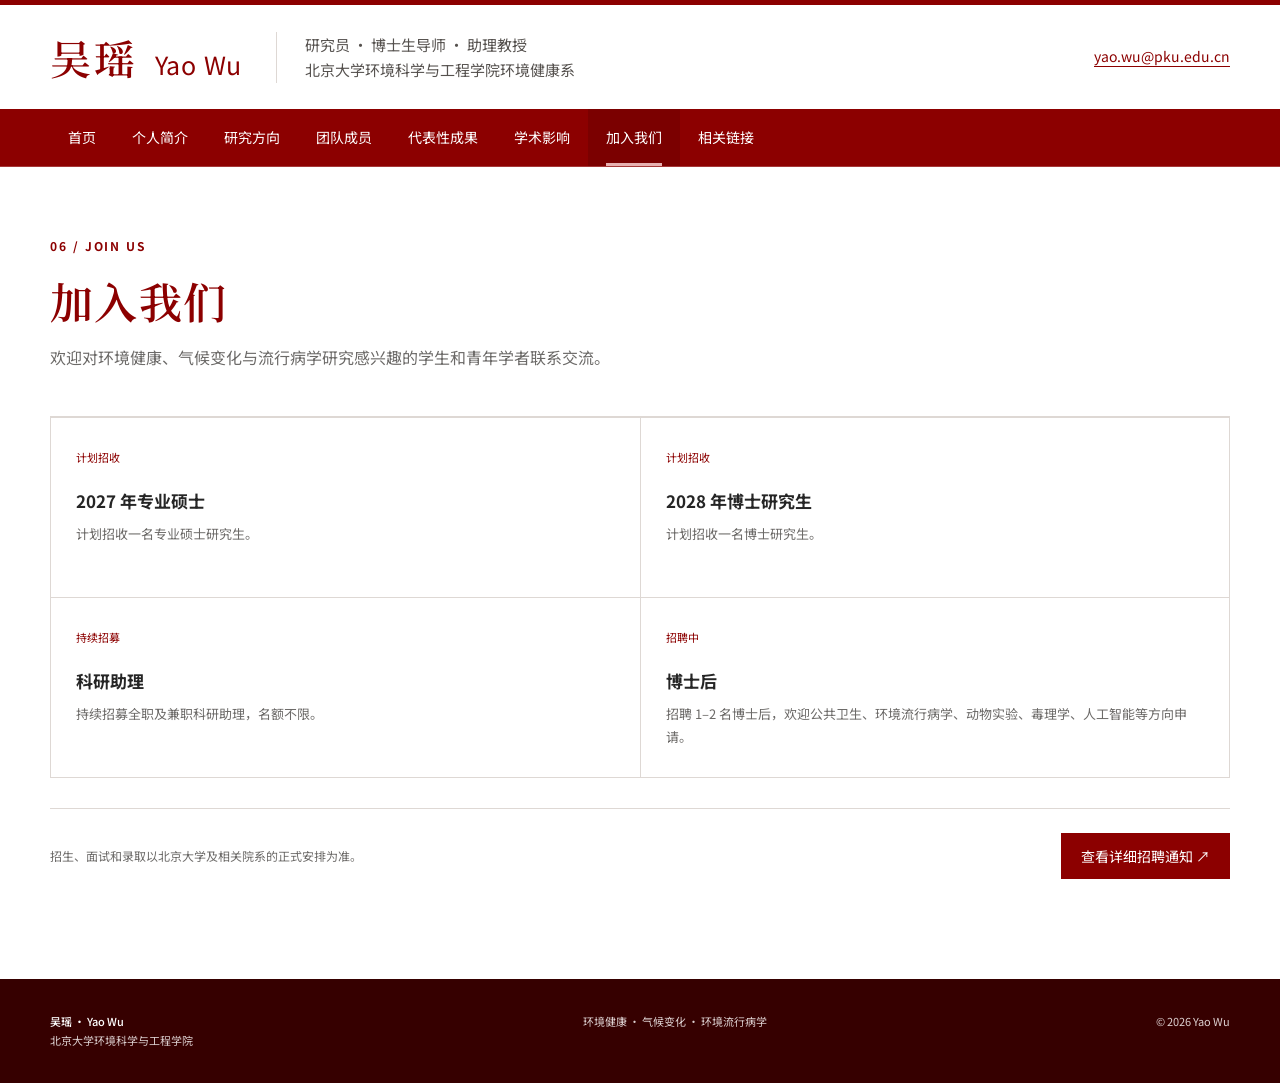
==== join.html @ 4b7e1a5f "Convert homepage to multi-page academic site" ====
<!doctype html>
<html lang="zh-CN"><head><meta charset="utf-8"><meta name="viewport" content="width=device-width, initial-scale=1"><meta name="description" content="吴瑶研究团队招生与招聘信息。"><meta name="theme-color" content="#8c0000"><title>加入我们｜吴瑶</title><link rel="preconnect" href="https://fonts.googleapis.com"><link rel="preconnect" href="https://fonts.gstatic.com" crossorigin><link href="https://fonts.googleapis.com/css2?family=Noto+Sans+SC:wght@400;500;600;700&family=Noto+Serif+SC:wght@500;600;700&display=swap" rel="stylesheet"><link rel="stylesheet" href="css/style.css"></head>
<body data-page="join"><a class="skip-link" href="#main-content">跳转到主要内容</a><header class="site-header"><div class="topbar"><div class="container identity-row"><a class="wordmark" href="index.html" aria-label="吴瑶首页"><span class="wordmark-cn">吴瑶</span><span class="wordmark-en">Yao Wu</span></a><div class="identity-meta"><p>研究员 · 博士生导师 · 助理教授</p><p>北京大学环境科学与工程学院环境健康系</p></div><a class="contact-link" href="mailto:yao.wu@pku.edu.cn">yao.wu@pku.edu.cn</a></div></div><nav class="main-nav" aria-label="主导航"><div class="container nav-inner"><button class="nav-toggle" type="button" aria-expanded="false" aria-controls="nav-menu"><span class="sr-only">打开导航菜单</span><span></span><span></span><span></span></button><div class="nav-menu" id="nav-menu"><a class="nav-link" data-page-link="home" href="index.html">首页</a><a class="nav-link" data-page-link="profile" href="profile.html">个人简介</a><a class="nav-link" data-page-link="research" href="research.html">研究方向</a><a class="nav-link" data-page-link="team" href="team.html">团队成员</a><a class="nav-link" data-page-link="publications" href="publications.html">代表性成果</a><a class="nav-link" data-page-link="impact" href="impact.html">学术影响</a><a class="nav-link" data-page-link="join" href="join.html">加入我们</a><a class="nav-link" data-page-link="links" href="links.html">相关链接</a></div></div></nav></header>
<main id="main-content" class="page-main"><div class="container page-content"><header class="page-heading"><p class="page-kicker">06 / JOIN US</p><h1>加入我们</h1><p>欢迎对环境健康、气候变化与流行病学研究感兴趣的学生和青年学者联系交流。</p></header><div class="opportunities"><div class="opportunity"><span class="opportunity-status">计划招收</span><h2>2027 年专业硕士</h2><p>计划招收一名专业硕士研究生。</p></div><div class="opportunity"><span class="opportunity-status">计划招收</span><h2>2028 年博士研究生</h2><p>计划招收一名博士研究生。</p></div><div class="opportunity"><span class="opportunity-status">持续招募</span><h2>科研助理</h2><p>持续招募全职及兼职科研助理，名额不限。</p></div><div class="opportunity"><span class="opportunity-status">招聘中</span><h2>博士后</h2><p>招聘 1–2 名博士后，欢迎公共卫生、环境流行病学、动物实验、毒理学、人工智能等方向申请。</p></div></div><div class="join-footer"><p>招生、面试和录取以北京大学及相关院系的正式安排为准。</p><a class="button button-primary" href="https://mp.weixin.qq.com/s/1cE_3DFZ_aI_kYix45dg_A" target="_blank" rel="noopener noreferrer">查看详细招聘通知 ↗</a></div></div></main><footer class="site-footer"><div class="container footer-inner"><p><strong>吴瑶 · Yao Wu</strong><br>北京大学环境科学与工程学院</p><p>环境健康 · 气候变化 · 环境流行病学</p><p>© 2026 Yao Wu</p></div></footer><script src="js/main.js"></script></body></html>
---- css/style.css ----
:root {
  --red: #8c0000;
  --red-dark: #650000;
  --red-pale: #fbf5f4;
  --ink: #252525;
  --muted: #6c6a68;
  --line: #ded8d4;
  --paper: #ffffff;
  --soft: #f8f7f5;
  --serif: "Noto Serif SC", "Songti SC", STSong, serif;
  --sans: "Noto Sans SC", "PingFang SC", "Microsoft YaHei", sans-serif;
  --max: 1180px;
}

* { box-sizing: border-box; }
html { scroll-behavior: smooth; }
body { margin: 0; color: var(--ink); background: var(--paper); font-family: var(--sans); font-size: 16px; line-height: 1.85; }
a { color: inherit; }
a:focus-visible, button:focus-visible { outline: 3px solid #cc8c8c; outline-offset: 4px; }
.container { width: min(calc(100% - 64px), var(--max)); margin: 0 auto; }
.sr-only { position: absolute; width: 1px; height: 1px; padding: 0; margin: -1px; overflow: hidden; clip: rect(0, 0, 0, 0); white-space: nowrap; border: 0; }
.skip-link { position: fixed; z-index: 20; left: 16px; top: -60px; padding: 8px 14px; color: #fff; background: var(--red); }
.skip-link:focus { top: 16px; }

.topbar { border-top: 5px solid var(--red); background: #fff; }
.identity-row { display: flex; align-items: center; min-height: 104px; gap: 34px; }
.wordmark { display: flex; align-items: baseline; gap: 16px; color: var(--red); text-decoration: none; white-space: nowrap; }
.wordmark-cn { font: 600 41px/1 var(--serif); letter-spacing: .08em; }
.wordmark-en { font: 400 25px/1 var(--sans); letter-spacing: .03em; }
.identity-meta { border-left: 1px solid var(--line); padding-left: 28px; color: #55514e; font-size: 15px; line-height: 1.7; }
.identity-meta p { margin: 0; }
.contact-link { margin-left: auto; color: var(--red); font-size: 14px; text-underline-offset: 4px; }
.main-nav { position: sticky; top: 0; z-index: 10; border-bottom: 1px solid rgba(255,255,255,.22); background: var(--red); color: #fff; }
.nav-inner { min-height: 57px; }
.nav-menu { display: flex; align-items: stretch; gap: 0; }
.nav-link { position: relative; display: inline-flex; align-items: center; min-height: 57px; padding: 0 18px; color: #fff; font-size: 14px; text-decoration: none; transition: background .2s ease; }
.nav-link::after { position: absolute; right: 18px; bottom: 0; left: 18px; height: 3px; background: #e7b1b1; content: ""; opacity: 0; transition: opacity .2s ease; }
.nav-link:hover, .nav-link.active { background: rgba(0,0,0,.12); }
.nav-link.active::after { opacity: 1; }
.nav-toggle { display: none; }

.hero-section { background: var(--paper); }
.hero-grid { display: grid; grid-template-columns: minmax(0, 1fr) 280px; gap: 80px; align-items: end; padding-top: 58px; padding-bottom: 43px; }
.eyebrow, .section-kicker { margin: 0 0 20px; color: var(--red); font-size: 11px; font-weight: 700; letter-spacing: .18em; line-height: 1.4; }
h1, h2, h3, p { margin-top: 0; }
h1 { max-width: 700px; margin-bottom: 22px; color: var(--red); font: 600 clamp(37px, 4.2vw, 58px)/1.24 var(--serif); letter-spacing: .02em; }
h1 span { color: var(--ink); }
.hero-lede { max-width: 650px; margin-bottom: 36px; color: #4e4b49; font-size: 17px; line-height: 2; }
.hero-actions { display: flex; flex-wrap: wrap; align-items: center; gap: 25px; }
.button { display: inline-flex; align-items: center; gap: 16px; min-height: 46px; padding: 0 20px; text-decoration: none; font-size: 14px; transition: background .2s ease, color .2s ease; }
.button-primary { color: #fff; background: var(--red); }
.button-primary:hover { background: var(--red-dark); }
.button-text { padding-left: 0; color: var(--red); border-bottom: 1px solid var(--red); }
.button-text:hover { color: var(--red-dark); }
.hero-aside { align-self: end; padding: 6px 0 10px 26px; border-left: 1px solid var(--red); color: #4f4a48; font-size: 14px; line-height: 1.7; }
.hero-aside p { margin-bottom: 8px; }
.hero-aside a { color: var(--red); text-underline-offset: 4px; }
.aside-rule { width: 34px; height: 2px; margin-bottom: 16px; background: var(--red); }
.aside-label { color: var(--red); font-weight: 700; }
.aside-note { margin-top: 24px; color: var(--muted); font-size: 13px; }
.hero-bottomline { display: flex; justify-content: space-between; padding: 16px 0; color: var(--muted); border-top: 1px solid var(--line); font-size: 12px; }
.page-index { display: grid; grid-template-columns: 110px minmax(0, 1fr); gap: 26px; padding: 17px 0 20px; border-top: 1px solid var(--line); }
.page-index-title { margin: 0; color: var(--red); font-size: 11px; font-weight: 700; letter-spacing: .16em; line-height: 2; }
.page-index-links { display: flex; flex-wrap: wrap; gap: 8px 25px; }
.page-index-links a { display: inline-flex; align-items: baseline; gap: 8px; color: var(--muted); font-size: 12px; text-decoration: none; transition: color .2s ease; }
.page-index-links a span { color: var(--red); font: 500 11px/1 Georgia, serif; }
.page-index-links a:hover { color: var(--red); }

.section { padding: 68px 0; scroll-margin-top: 57px; }
.section-profile { background: #fff; }
.section-research, .section-publications, .section-links { background: #fff; }
.section-team, .section-impact { background: #fff; }
.section-join { color: var(--ink); background: #fff; }
.two-column { display: grid; grid-template-columns: 280px minmax(0, 1fr); gap: 90px; }
.section-heading h2 { margin-bottom: 18px; color: var(--red); font: 600 34px/1.3 var(--serif); letter-spacing: .03em; }
.section-summary { max-width: 260px; margin-bottom: 0; color: var(--muted); font-size: 14px; line-height: 1.9; }
.section-body { max-width: 760px; color: #4a4745; }
.section-body p { margin-bottom: 20px; }
.lead-paragraph { color: var(--ink); font-size: 19px; line-height: 2; }
em { font-family: Georgia, serif; }
.timeline-group { margin-top: 37px; }
.timeline-group h3, .impact-details h3 { margin-bottom: 17px; color: var(--ink); font-size: 16px; font-weight: 700; }
.timeline { border-top: 1px solid var(--line); }
.timeline-item { display: grid; grid-template-columns: 148px 1fr; gap: 22px; padding: 13px 0; border-bottom: 1px solid var(--line); font-size: 14px; }
.timeline-date { color: var(--red); font-variant-numeric: tabular-nums; }

.section-heading-wide { max-width: 700px; margin-bottom: 42px; }
.section-heading-wide .section-summary { max-width: 580px; }
.research-grid { display: grid; grid-template-columns: repeat(2, minmax(0, 1fr)); border-top: 1px solid var(--line); border-left: 1px solid var(--line); }
.research-item { min-height: 270px; padding: 27px 30px 24px; border-right: 1px solid var(--line); border-bottom: 1px solid var(--line); background: #fff; }
.research-index { display: block; margin-bottom: 32px; color: var(--red); font: 500 14px/1 Georgia, serif; }
.research-item h3 { margin-bottom: 15px; color: var(--ink); font-size: 18px; font-weight: 700; }
.research-item p { margin-bottom: 24px; color: var(--muted); font-size: 14px; line-height: 1.9; }
.research-tags { color: var(--red); font-size: 12px; }
.method-note { display: flex; align-items: baseline; gap: 30px; margin-top: 33px; padding-top: 19px; border-top: 1px solid var(--line); font-size: 13px; }
.method-note span { color: var(--red); font-weight: 700; white-space: nowrap; }
.method-note p { margin: 0; color: var(--muted); }

.team-layout { align-items: start; }
.team-body { padding-top: 4px; }
.members-list { border-top: 1px solid var(--line); }
.member-empty { display: flex; gap: 24px; padding: 27px 0 26px; border-bottom: 1px solid var(--line); }
.member-mark { flex: 0 0 auto; color: var(--red); font: 400 35px/1 Georgia, serif; }
.member-empty h3 { margin-bottom: 8px; color: var(--ink); font-size: 18px; }
.member-empty p { max-width: 630px; margin-bottom: 0; color: var(--muted); font-size: 14px; }
.inline-cta { display: inline-flex; gap: 16px; margin-top: 28px; color: var(--red); font-size: 14px; text-decoration: none; border-bottom: 1px solid var(--red); }
.inline-cta:hover { color: var(--red-dark); }

.publications-header { display: flex; justify-content: space-between; align-items: end; max-width: none; }
.publications-header h2 { margin-bottom: 0; }
.scholar-link { color: var(--red); font-size: 13px; text-decoration: none; border-bottom: 1px solid var(--red); }
.publication-toolbar { display: flex; justify-content: space-between; align-items: start; gap: 30px; margin-bottom: 29px; }
.filter-buttons { display: flex; flex-wrap: wrap; gap: 8px; }
.filter-button { padding: 8px 13px; color: #5d5956; background: transparent; border: 1px solid #cbc5c1; border-radius: 0; cursor: pointer; font: inherit; font-size: 12px; line-height: 1.5; transition: color .2s ease, background .2s ease, border-color .2s ease; }
.filter-button:hover, .filter-button.active { color: #fff; background: var(--red); border-color: var(--red); }
.publication-count { margin: 8px 0 0; color: var(--muted); font-size: 12px; white-space: nowrap; }
.publications-list { border-top: 2px solid var(--red); }
.publication { display: grid; grid-template-columns: 42px minmax(0, 1fr); gap: 16px; padding: 24px 0; border-bottom: 1px solid var(--line); }
.publication-number { color: var(--red); font: 500 14px/1.7 Georgia, serif; }
.publication-title { margin-bottom: 8px; color: var(--ink); font-size: 15px; font-weight: 600; line-height: 1.65; }
.publication-authors { margin-bottom: 6px; color: #696562; font-size: 12px; line-height: 1.8; }
.publication-authors strong { color: var(--ink); font-weight: 700; }
.publication-meta { color: var(--red); font-size: 13px; line-height: 1.75; }
.publication-meta em { color: #4f4a48; }
.publication-meta a { margin-left: 13px; color: var(--red); text-decoration: none; border-bottom: 1px solid #c99797; }
.publication-meta a:hover { border-bottom-color: var(--red); }
.publication-themes { display: flex; flex-wrap: wrap; gap: 6px; margin-top: 10px; }
.publication-theme { padding: 2px 7px; color: var(--muted); background: #fff; font-size: 10px; }
.publication-footnote { margin: 24px 0 0; color: var(--muted); font-size: 12px; }
.publication-footnote a { color: var(--red); }

.impact-grid { display: grid; grid-template-columns: 220px 220px minmax(0, 1fr); gap: 46px; align-items: start; padding: 31px 0 41px; border-top: 1px solid var(--line); border-bottom: 1px solid var(--line); }
.metric { display: flex; flex-direction: column; }
.metric strong { color: var(--red); font: 600 48px/1 var(--serif); }
.metric span { margin-top: 14px; color: var(--ink); font-size: 14px; }
.metric small { margin-top: 4px; color: var(--muted); font-size: 11px; }
.impact-note { max-width: 530px; padding-left: 32px; border-left: 1px solid var(--line); color: var(--muted); font-size: 14px; }
.impact-note p { margin-bottom: 0; }
.impact-note .inline-cta { margin-top: 18px; }
.impact-details { display: grid; grid-template-columns: 1fr 1fr; gap: 90px; margin-top: 39px; }
.impact-details ul { margin: 0; padding: 0; list-style: none; color: var(--muted); font-size: 13px; line-height: 2; }
.impact-details li::before { margin-right: 9px; color: var(--red); content: "·"; font-weight: 700; }
.impact-details p { margin: 0; color: var(--muted); font-size: 13px; }

.join-layout { display: grid; grid-template-columns: 280px minmax(0, 1fr); gap: 90px; }
.section-join .section-heading h2, .section-join .section-kicker { color: var(--red); }
.section-join .section-summary { color: var(--muted); }
.opportunities { display: grid; grid-template-columns: repeat(2, minmax(0, 1fr)); border-top: 1px solid var(--line); border-left: 1px solid var(--line); }
.opportunity { min-height: 180px; padding: 23px 25px; border-right: 1px solid var(--line); border-bottom: 1px solid var(--line); }
.opportunity-status { color: var(--red); font-size: 11px; }
.opportunity h3 { margin: 17px 0 8px; font-size: 17px; }
.opportunity p { margin: 0; color: var(--muted); font-size: 13px; line-height: 1.8; }
.join-footer { grid-column: 2; display: flex; justify-content: space-between; align-items: center; gap: 30px; margin-top: 30px; padding-top: 24px; border-top: 1px solid var(--line); }
.join-footer p { margin: 0; color: var(--muted); font-size: 12px; }
.section-join .button-primary { background: var(--red); color: #fff; }
.section-join .button-primary:hover { background: var(--red-dark); }

.links-layout { display: grid; grid-template-columns: 280px minmax(0, 1fr); gap: 90px; }
.links-grid { display: grid; grid-template-columns: repeat(2, minmax(0, 1fr)); border-top: 1px solid var(--line); border-left: 1px solid var(--line); }
.external-link { position: relative; display: flex; flex-direction: column; min-height: 128px; padding: 24px 25px; border-right: 1px solid var(--line); border-bottom: 1px solid var(--line); text-decoration: none; background: #fff; }
.external-link span { color: var(--ink); font-size: 15px; font-weight: 600; }
.external-link small { margin-top: 7px; color: var(--muted); font-size: 12px; }
.external-link b { position: absolute; right: 22px; bottom: 21px; color: var(--red); font-size: 18px; font-weight: 400; }
.external-link:hover span { color: var(--red); }

.site-footer { padding: 33px 0; color: #ddd0d0; background: #360000; }
.footer-inner { display: flex; justify-content: space-between; gap: 30px; font-size: 11px; line-height: 1.7; }
.footer-inner p { margin: 0; }
.footer-inner strong { color: #fff; font-weight: 500; }

@media (max-width: 900px) {
  .identity-row { min-height: 116px; flex-wrap: wrap; gap: 12px 24px; padding-top: 16px; padding-bottom: 16px; }
  .identity-meta { order: 3; width: 100%; padding-left: 0; border-left: 0; font-size: 13px; }
  .contact-link { margin-left: auto; }
  .nav-toggle { display: flex; flex-direction: column; gap: 4px; justify-content: center; width: 45px; height: 57px; padding: 0; color: #fff; background: transparent; border: 0; cursor: pointer; }
  .nav-toggle > span:not(.sr-only) { display: block; width: 22px; height: 2px; background: #fff; }
  .nav-menu { display: none; flex-direction: column; padding-bottom: 10px; }
  .nav-menu.is-open { display: flex; }
  .nav-link { min-height: 43px; padding: 0 4px; }
  .nav-link::after { right: auto; bottom: 3px; left: 4px; width: 20px; }
  .hero-grid { gap: 45px; padding-top: 50px; }
  .page-index { display: block; padding-top: 14px; }
  .page-index-links { margin-top: 7px; gap: 6px 18px; }
  .two-column, .join-layout, .links-layout { grid-template-columns: 210px minmax(0, 1fr); gap: 50px; }
  .impact-grid { grid-template-columns: 1fr 1fr; gap: 30px; }
  .impact-note { grid-column: 1 / -1; padding-top: 25px; padding-left: 0; border-top: 1px solid var(--line); border-left: 0; }
  .join-footer { grid-column: 2; align-items: start; flex-direction: column; }
}

@media (max-width: 640px) {
  .container { width: min(calc(100% - 38px), var(--max)); }
  body { font-size: 15px; }
  .topbar { border-top-width: 4px; }
  .wordmark-cn { font-size: 31px; }
  .wordmark-en { font-size: 19px; }
  .contact-link { font-size: 12px; }
  .identity-meta { font-size: 12px; }
  .hero-grid { display: block; padding-top: 63px; padding-bottom: 51px; }
  h1 { font-size: 42px; }
  .hero-lede { font-size: 15px; line-height: 1.9; }
  .hero-aside { margin-top: 56px; }
  .hero-bottomline { display: block; padding: 14px 0; line-height: 1.9; }
  .hero-bottomline span { display: block; }
  .section { padding: 55px 0; }
  .two-column, .join-layout, .links-layout { display: block; }
  .section-heading { margin-bottom: 39px; }
  .section-heading h2 { font-size: 30px; }
  .section-summary { max-width: 100%; }
  .lead-paragraph { font-size: 17px; }
  .timeline-item { grid-template-columns: 1fr; gap: 2px; padding: 12px 0; font-size: 13px; }
  .research-grid, .opportunities, .links-grid, .impact-details { grid-template-columns: 1fr; }
  .research-item { min-height: auto; padding: 25px 22px; }
  .research-index { margin-bottom: 25px; }
  .method-note { display: block; }
  .method-note p { margin-top: 8px; line-height: 1.8; }
  .publications-header { display: block; }
  .scholar-link { display: inline-block; margin-top: 18px; }
  .publication-toolbar { display: block; }
  .publication-count { margin-top: 16px; }
  .publication { grid-template-columns: 29px minmax(0, 1fr); gap: 9px; padding: 21px 0; }
  .publication-title { font-size: 14px; }
  .publication-authors { font-size: 11px; }
  .publication-meta { font-size: 12px; }
  .publication-meta a { display: inline-block; margin: 5px 0 0; }
  .impact-grid { display: grid; grid-template-columns: 1fr 1fr; }
  .metric strong { font-size: 39px; }
  .metric span { font-size: 12px; }
  .metric small { font-size: 10px; }
  .impact-note { grid-column: 1 / -1; }
  .impact-details { gap: 33px; }
  .opportunity { min-height: auto; padding: 23px 20px; }
  .join-footer { margin-top: 25px; }
  .footer-inner { display: block; }
  .footer-inner p { margin-bottom: 10px; }
}

@media (prefers-reduced-motion: reduce) {
  html { scroll-behavior: auto; }
  *, *::before, *::after { transition-duration: .01ms !important; animation-duration: .01ms !important; animation-iteration-count: 1 !important; }
}

/* Multi-page layout */
.page-kicker { margin: 0 0 18px; color: var(--red); font-size: 12px; font-weight: 700; letter-spacing: .16em; line-height: 1.5; }
.home-profile { border-bottom: 1px solid var(--line); }
.home-profile-grid { display: grid; grid-template-columns: minmax(0, 1fr) 280px; gap: 90px; align-items: end; padding: 68px 0 60px; }
.home-profile h1 { max-width: none; margin-bottom: 7px; color: var(--red); font: 600 52px/1.2 var(--serif); letter-spacing: .04em; }
.home-role { margin-bottom: 27px; color: var(--muted); font-size: 16px; }
.home-bio { max-width: 820px; margin-bottom: 25px; color: #44403e; font-size: 17px; line-height: 2; }
.home-bio strong { color: var(--ink); font-weight: 700; }
.home-links { display: flex; flex-wrap: wrap; gap: 21px; margin: 0; font-size: 13px; }
.home-links a, .text-link { color: var(--red); text-underline-offset: 4px; }
.home-contact { padding: 4px 0 7px 27px; border-left: 1px solid var(--red); color: #4f4a48; font-size: 14px; line-height: 1.8; }
.home-contact p { margin-bottom: 10px; }
.home-contact a { color: var(--red); text-underline-offset: 4px; }
.home-news { border-bottom: 1px solid var(--line); }
.home-news-grid { display: grid; grid-template-columns: 180px minmax(0, 1fr); gap: 60px; align-items: start; padding: 47px 0 48px; }
.home-news .section-heading h2 { margin-bottom: 0; color: var(--red); font: 600 31px/1.3 var(--serif); }
.news-item { min-height: 144px; padding-right: 100px; }
.news-meta { display: flex; gap: 14px; margin-bottom: 12px; color: var(--red); font-size: 12px; }
.news-meta span + span { padding-left: 14px; border-left: 1px solid var(--line); }
.news-item h3 { max-width: 720px; margin-bottom: 9px; color: var(--ink); font-size: 18px; line-height: 1.7; }
.news-item p { margin-bottom: 10px; color: var(--muted); font-size: 14px; }
.news-item a { color: var(--red); font-size: 13px; text-underline-offset: 4px; }
.news-rotator { position: relative; min-height: 174px; }
.news-controls { display: flex; align-items: center; gap: 13px; position: absolute; right: 0; bottom: 0; color: var(--muted); font: 12px/1 Georgia, serif; }
.news-control { width: 29px; height: 29px; color: var(--red); background: transparent; border: 1px solid var(--line); cursor: pointer; font: 16px/1 Georgia, serif; }
.news-control:hover { color: #fff; background: var(--red); border-color: var(--red); }
.home-entries { border-bottom: 1px solid var(--line); }
.entry-grid { display: grid; grid-template-columns: 1fr 1fr; }
.entry-link { display: grid; grid-template-columns: 45px minmax(0, 1fr) 24px; gap: 14px; align-items: center; min-height: 132px; padding: 23px 28px; color: inherit; text-decoration: none; border-right: 1px solid var(--line); }
.entry-link + .entry-link { border-right: 0; }
.entry-link:hover strong, .entry-link:hover b { color: var(--red); }
.entry-number { color: var(--red); font: 500 14px/1 Georgia, serif; }
.entry-link strong { display: block; color: var(--ink); font-size: 17px; transition: color .2s ease; }
.entry-link small { display: block; margin-top: 7px; color: var(--muted); font-size: 13px; }
.entry-link b { color: var(--red); font: 22px/1 Georgia, serif; font-weight: 400; text-align: right; transition: color .2s ease; }

.page-main { min-height: calc(100vh - 230px); }
.page-content { padding: 70px 0 100px; }
.page-heading { padding-bottom: 44px; border-bottom: 1px solid var(--line); }
.page-heading h1 { max-width: none; margin: 0 0 14px; color: var(--red); font: 600 43px/1.3 var(--serif); letter-spacing: .03em; }
.page-heading > p:last-child { max-width: 680px; margin: 0; color: var(--muted); font-size: 16px; }
.page-heading-row { display: flex; justify-content: space-between; align-items: end; gap: 40px; }
.page-heading-row .text-link { margin-bottom: 7px; white-space: nowrap; }
.content-section.page-section { padding: 48px 0; border-bottom: 1px solid var(--line); }
.page-section h2 { margin-bottom: 18px; color: var(--ink); font: 600 24px/1.4 var(--serif); }
.reading-column { max-width: 780px; }
.reading-column p { color: #4a4745; font-size: 16px; line-height: 2; }
.reading-column .lead-paragraph { color: var(--ink); font-size: 19px; }
.split-section { display: grid; grid-template-columns: 220px minmax(0, 1fr); gap: 80px; }
.split-section > div:first-child h2 { margin-top: 2px; }
.research-list { border-top: 2px solid var(--red); }
.research-row { display: grid; grid-template-columns: 55px minmax(0, 1fr); gap: 24px; padding: 34px 0 31px; border-bottom: 1px solid var(--line); }
.research-row .research-index { margin: 3px 0 0; }
.research-row h2 { margin-bottom: 11px; color: var(--ink); font-size: 21px; font-weight: 700; }
.research-row p { max-width: 780px; margin-bottom: 15px; color: var(--muted); font-size: 15px; line-height: 1.9; }
.team-page-block { padding-top: 48px; max-width: 850px; }
.team-page-block .text-link { display: inline-block; margin-top: 28px; }
.metrics-row { display: grid; grid-template-columns: 220px 220px; gap: 55px; padding: 34px 0 39px; border-bottom: 1px solid var(--line); }
.metrics-row .metric strong { font-size: 47px; }
.plain-list { margin: 0; padding: 0; color: var(--muted); font-size: 15px; line-height: 2; list-style: none; }
.plain-list li::before { margin-right: 10px; color: var(--red); content: "·"; font-weight: 700; }
.opportunity h2 { margin: 17px 0 8px; color: var(--ink); font-size: 17px; line-height: 1.5; }
.page-links-grid { max-width: 860px; margin-top: 48px; }
.contact-block { max-width: 860px; padding-top: 44px; }
.contact-block h2 { margin-bottom: 14px; color: var(--ink); font: 600 24px/1.4 var(--serif); }
.contact-block p { color: var(--muted); font-size: 15px; }

@media (max-width: 900px) {
  .home-profile-grid { gap: 50px; }
  .home-news-grid { grid-template-columns: 150px minmax(0, 1fr); gap: 35px; }
  .page-content { padding-top: 55px; }
  .split-section { grid-template-columns: 180px minmax(0, 1fr); gap: 45px; }
}

@media (max-width: 640px) {
  .home-profile-grid { display: block; padding: 50px 0 45px; }
  .home-profile h1 { font-size: 42px; }
  .home-bio { font-size: 15px; line-height: 1.9; }
  .home-contact { margin-top: 39px; padding-left: 23px; }
  .home-news-grid { display: block; padding: 40px 0 42px; }
  .home-news .section-heading { margin-bottom: 28px; }
  .home-news .section-heading h2 { font-size: 28px; }
  .news-rotator { min-height: 235px; }
  .news-item { min-height: 190px; padding-right: 0; }
  .news-item h3 { font-size: 16px; }
  .news-controls { left: 0; right: auto; }
  .entry-grid { display: block; }
  .entry-link { border-right: 0; border-bottom: 1px solid var(--line); }
  .entry-link:last-child { border-bottom: 0; }
  .page-content { padding: 48px 0 70px; }
  .page-heading { padding-bottom: 32px; }
  .page-heading h1 { font-size: 34px; }
  .page-heading-row { display: block; }
  .page-heading-row .text-link { display: inline-block; margin-top: 19px; }
  .split-section { display: block; }
  .split-section > div:first-child { margin-bottom: 27px; }
  .research-row { grid-template-columns: 35px minmax(0, 1fr); gap: 13px; padding: 27px 0; }
  .research-row h2 { font-size: 18px; }
  .research-row p { font-size: 14px; }
  .metrics-row { grid-template-columns: 1fr 1fr; gap: 20px; }
  .metrics-row .metric strong { font-size: 36px; }
  .page-links-grid { margin-top: 35px; }
  .contact-block { padding-top: 35px; }
}
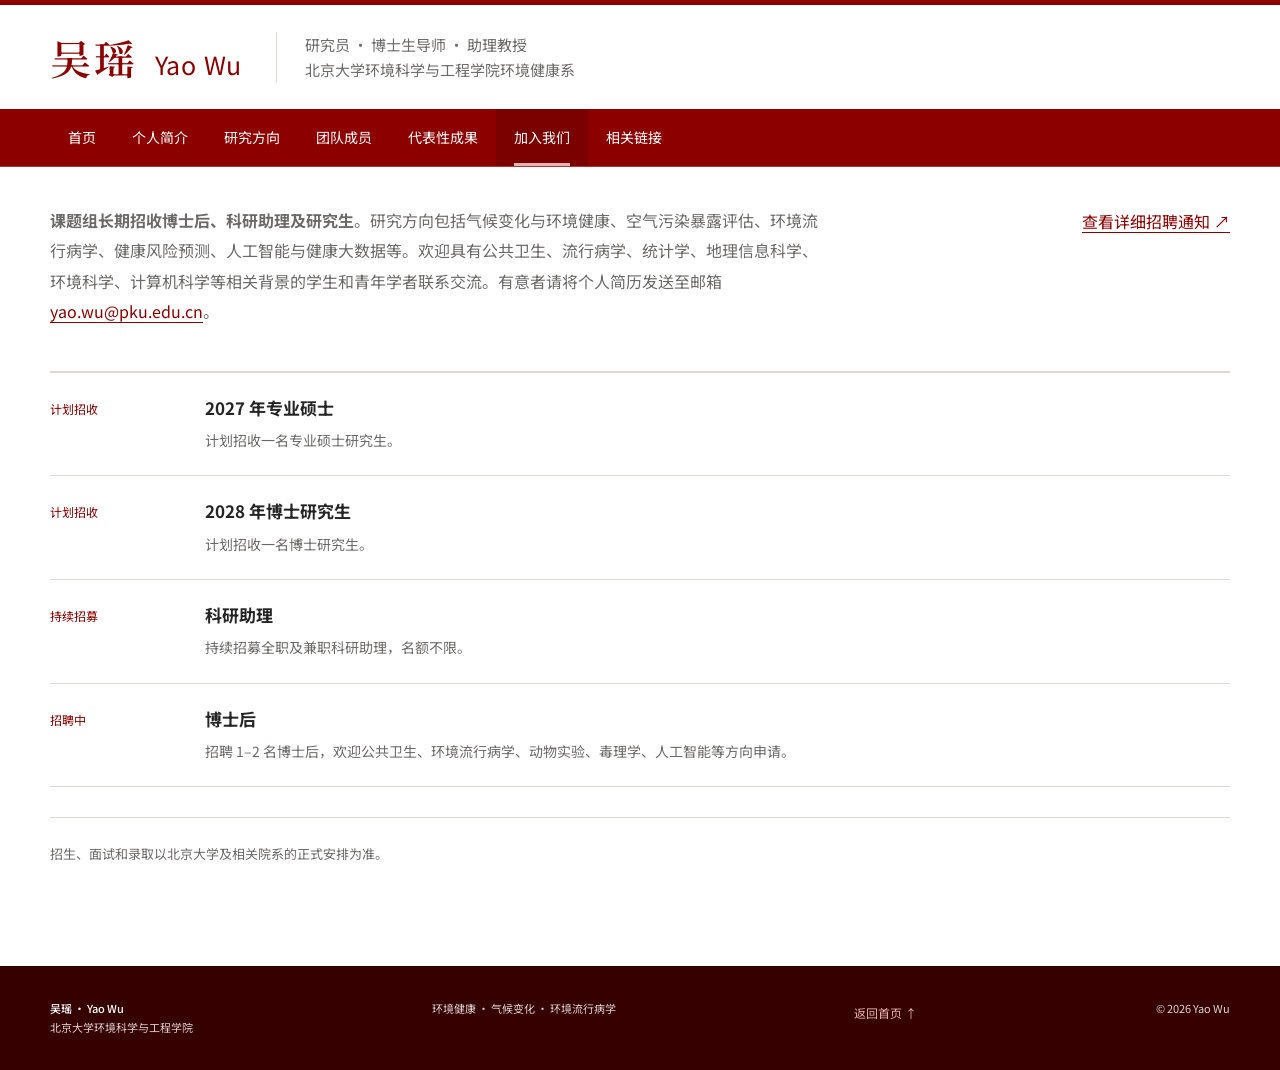
==== commit 203207b5: "Refine academic homepage content and styling" ====
--- a/join.html
+++ b/join.html
@@ -1,4 +1,4 @@
 <!doctype html>
 <html lang="zh-CN"><head><meta charset="utf-8"><meta name="viewport" content="width=device-width, initial-scale=1"><meta name="description" content="吴瑶研究团队招生与招聘信息。"><meta name="theme-color" content="#8c0000"><title>加入我们｜吴瑶</title><link rel="preconnect" href="https://fonts.googleapis.com"><link rel="preconnect" href="https://fonts.gstatic.com" crossorigin><link href="https://fonts.googleapis.com/css2?family=Noto+Sans+SC:wght@400;500;600;700&family=Noto+Serif+SC:wght@500;600;700&display=swap" rel="stylesheet"><link rel="stylesheet" href="css/style.css"></head>
-<body data-page="join"><a class="skip-link" href="#main-content">跳转到主要内容</a><header class="site-header"><div class="topbar"><div class="container identity-row"><a class="wordmark" href="index.html" aria-label="吴瑶首页"><span class="wordmark-cn">吴瑶</span><span class="wordmark-en">Yao Wu</span></a><div class="identity-meta"><p>研究员 · 博士生导师 · 助理教授</p><p>北京大学环境科学与工程学院环境健康系</p></div><a class="contact-link" href="mailto:yao.wu@pku.edu.cn">yao.wu@pku.edu.cn</a></div></div><nav class="main-nav" aria-label="主导航"><div class="container nav-inner"><button class="nav-toggle" type="button" aria-expanded="false" aria-controls="nav-menu"><span class="sr-only">打开导航菜单</span><span></span><span></span><span></span></button><div class="nav-menu" id="nav-menu"><a class="nav-link" data-page-link="home" href="index.html">首页</a><a class="nav-link" data-page-link="profile" href="profile.html">个人简介</a><a class="nav-link" data-page-link="research" href="research.html">研究方向</a><a class="nav-link" data-page-link="team" href="team.html">团队成员</a><a class="nav-link" data-page-link="publications" href="publications.html">代表性成果</a><a class="nav-link" data-page-link="impact" href="impact.html">学术影响</a><a class="nav-link" data-page-link="join" href="join.html">加入我们</a><a class="nav-link" data-page-link="links" href="links.html">相关链接</a></div></div></nav></header>
-<main id="main-content" class="page-main"><div class="container page-content"><header class="page-heading"><p class="page-kicker">06 / JOIN US</p><h1>加入我们</h1><p>欢迎对环境健康、气候变化与流行病学研究感兴趣的学生和青年学者联系交流。</p></header><div class="opportunities"><div class="opportunity"><span class="opportunity-status">计划招收</span><h2>2027 年专业硕士</h2><p>计划招收一名专业硕士研究生。</p></div><div class="opportunity"><span class="opportunity-status">计划招收</span><h2>2028 年博士研究生</h2><p>计划招收一名博士研究生。</p></div><div class="opportunity"><span class="opportunity-status">持续招募</span><h2>科研助理</h2><p>持续招募全职及兼职科研助理，名额不限。</p></div><div class="opportunity"><span class="opportunity-status">招聘中</span><h2>博士后</h2><p>招聘 1–2 名博士后，欢迎公共卫生、环境流行病学、动物实验、毒理学、人工智能等方向申请。</p></div></div><div class="join-footer"><p>招生、面试和录取以北京大学及相关院系的正式安排为准。</p><a class="button button-primary" href="https://mp.weixin.qq.com/s/1cE_3DFZ_aI_kYix45dg_A" target="_blank" rel="noopener noreferrer">查看详细招聘通知 ↗</a></div></div></main><footer class="site-footer"><div class="container footer-inner"><p><strong>吴瑶 · Yao Wu</strong><br>北京大学环境科学与工程学院</p><p>环境健康 · 气候变化 · 环境流行病学</p><p>© 2026 Yao Wu</p></div></footer><script src="js/main.js"></script></body></html>
+<body data-page="join"><a class="skip-link" href="#main-content">跳转到主要内容</a><header class="site-header"><div class="topbar"><div class="container identity-row"><a class="wordmark" href="index.html" aria-label="吴瑶首页"><span class="wordmark-cn">吴瑶</span><span class="wordmark-en">Yao Wu</span></a><div class="identity-meta"><p>研究员 · 博士生导师 · 助理教授</p><p>北京大学环境科学与工程学院环境健康系</p></div><a class="contact-link" href="mailto:yao.wu@pku.edu.cn">yao.wu@pku.edu.cn</a></div></div><nav class="main-nav" aria-label="主导航"><div class="container nav-inner"><button class="nav-toggle" type="button" aria-expanded="false" aria-controls="nav-menu"><span class="sr-only">打开导航菜单</span><span></span><span></span><span></span></button><div class="nav-menu" id="nav-menu"><a class="nav-link" data-page-link="home" href="index.html">首页</a><a class="nav-link" data-page-link="profile" href="profile.html">个人简介</a><a class="nav-link" data-page-link="research" href="research.html">研究方向</a><a class="nav-link" data-page-link="team" href="team.html">团队成员</a><a class="nav-link" data-page-link="publications" href="publications.html">代表性成果</a><a class="nav-link" data-page-link="join" href="join.html">加入我们</a><a class="nav-link" data-page-link="links" href="links.html">相关链接</a></div></div></nav></header>
+<main id="main-content" class="page-main join-page"><div class="container page-content"><div class="page-heading"><p><strong>课题组长期招收博士后、科研助理及研究生</strong>。研究方向包括气候变化与环境健康、空气污染暴露评估、环境流行病学、健康风险预测、人工智能与健康大数据等。欢迎具有公共卫生、流行病学、统计学、地理信息科学、环境科学、计算机科学等相关背景的学生和青年学者联系交流。有意者请将个人简历发送至邮箱 <a class="text-link" href="mailto:yao.wu@pku.edu.cn">yao.wu@pku.edu.cn</a>。</p><a class="text-link join-notice-link" href="https://mp.weixin.qq.com/s/1cE_3DFZ_aI_kYix45dg_A" target="_blank" rel="noopener noreferrer">查看详细招聘通知 ↗</a></div><div class="opportunities" aria-label="招收信息"><article class="opportunity"><span class="opportunity-status">计划招收</span><h2>2027 年专业硕士</h2><p>计划招收一名专业硕士研究生。</p></article><article class="opportunity"><span class="opportunity-status">计划招收</span><h2>2028 年博士研究生</h2><p>计划招收一名博士研究生。</p></article><article class="opportunity"><span class="opportunity-status">持续招募</span><h2>科研助理</h2><p>持续招募全职及兼职科研助理，名额不限。</p></article><article class="opportunity"><span class="opportunity-status">招聘中</span><h2>博士后</h2><p>招聘 1–2 名博士后，欢迎公共卫生、环境流行病学、动物实验、毒理学、人工智能等方向申请。</p></article></div><div class="join-footer"><p>招生、面试和录取以北京大学及相关院系的正式安排为准。</p></div></div></main><footer class="site-footer"><div class="container footer-inner"><p><strong>吴瑶 · Yao Wu</strong><br>北京大学环境科学与工程学院</p><p>环境健康 · 气候变化 · 环境流行病学</p><a class="footer-home-link" href="index.html">返回首页 ↑</a><p>© 2026 Yao Wu</p></div></footer><script src="js/main.js"></script></body></html>
--- a/css/style.css
+++ b/css/style.css
@@ -3,6 +3,7 @@
   --red-dark: #650000;
   --red-pale: #fbf5f4;
   --ink: #252525;
+  --body: #4a4745;
   --muted: #6c6a68;
   --line: #ded8d4;
   --paper: #ffffff;
@@ -27,7 +28,7 @@
 .wordmark { display: flex; align-items: baseline; gap: 16px; color: var(--red); text-decoration: none; white-space: nowrap; }
 .wordmark-cn { font: 600 41px/1 var(--serif); letter-spacing: .08em; }
 .wordmark-en { font: 400 25px/1 var(--sans); letter-spacing: .03em; }
-.identity-meta { border-left: 1px solid var(--line); padding-left: 28px; color: #55514e; font-size: 15px; line-height: 1.7; }
+.identity-meta { border-left: 1px solid var(--line); padding-left: 28px; color: var(--muted); font-size: 15px; line-height: 1.7; }
 .identity-meta p { margin: 0; }
 .contact-link { margin-left: auto; color: var(--red); font-size: 14px; text-underline-offset: 4px; }
 .main-nav { position: sticky; top: 0; z-index: 10; border-bottom: 1px solid rgba(255,255,255,.22); background: var(--red); color: #fff; }
@@ -43,16 +44,16 @@
 .hero-grid { display: grid; grid-template-columns: minmax(0, 1fr) 280px; gap: 80px; align-items: end; padding-top: 58px; padding-bottom: 43px; }
 .eyebrow, .section-kicker { margin: 0 0 20px; color: var(--red); font-size: 11px; font-weight: 700; letter-spacing: .18em; line-height: 1.4; }
 h1, h2, h3, p { margin-top: 0; }
-h1 { max-width: 700px; margin-bottom: 22px; color: var(--red); font: 600 clamp(37px, 4.2vw, 58px)/1.24 var(--serif); letter-spacing: .02em; }
+h1 { max-width: 700px; margin-bottom: 22px; color: var(--red); font: 600 clamp(37px, 4.2vw, 54px)/1.24 var(--serif); letter-spacing: .02em; }
 h1 span { color: var(--ink); }
-.hero-lede { max-width: 650px; margin-bottom: 36px; color: #4e4b49; font-size: 17px; line-height: 2; }
+.hero-lede { max-width: 650px; margin-bottom: 36px; color: var(--body); font-size: 17px; line-height: 2; }
 .hero-actions { display: flex; flex-wrap: wrap; align-items: center; gap: 25px; }
 .button { display: inline-flex; align-items: center; gap: 16px; min-height: 46px; padding: 0 20px; text-decoration: none; font-size: 14px; transition: background .2s ease, color .2s ease; }
 .button-primary { color: #fff; background: var(--red); }
 .button-primary:hover { background: var(--red-dark); }
 .button-text { padding-left: 0; color: var(--red); border-bottom: 1px solid var(--red); }
 .button-text:hover { color: var(--red-dark); }
-.hero-aside { align-self: end; padding: 6px 0 10px 26px; border-left: 1px solid var(--red); color: #4f4a48; font-size: 14px; line-height: 1.7; }
+.hero-aside { align-self: end; padding: 6px 0 10px 26px; border-left: 1px solid var(--red); color: var(--body); font-size: 14px; line-height: 1.7; }
 .hero-aside p { margin-bottom: 8px; }
 .hero-aside a { color: var(--red); text-underline-offset: 4px; }
 .aside-rule { width: 34px; height: 2px; margin-bottom: 16px; background: var(--red); }
@@ -69,19 +70,19 @@
 .section { padding: 68px 0; scroll-margin-top: 57px; }
 .section-profile { background: #fff; }
 .section-research, .section-publications, .section-links { background: #fff; }
-.section-team, .section-impact { background: #fff; }
+.section-team { background: #fff; }
 .section-join { color: var(--ink); background: #fff; }
 .two-column { display: grid; grid-template-columns: 280px minmax(0, 1fr); gap: 90px; }
 .section-heading h2 { margin-bottom: 18px; color: var(--red); font: 600 34px/1.3 var(--serif); letter-spacing: .03em; }
 .section-summary { max-width: 260px; margin-bottom: 0; color: var(--muted); font-size: 14px; line-height: 1.9; }
-.section-body { max-width: 760px; color: #4a4745; }
+.section-body { max-width: 760px; color: var(--body); }
 .section-body p { margin-bottom: 20px; }
 .lead-paragraph { color: var(--ink); font-size: 19px; line-height: 2; }
 em { font-family: Georgia, serif; }
 .timeline-group { margin-top: 37px; }
-.timeline-group h3, .impact-details h3 { margin-bottom: 17px; color: var(--ink); font-size: 16px; font-weight: 700; }
+.timeline-group h3 { margin-bottom: 17px; color: var(--ink); font-size: 16px; font-weight: 700; }
 .timeline { border-top: 1px solid var(--line); }
-.timeline-item { display: grid; grid-template-columns: 148px 1fr; gap: 22px; padding: 13px 0; border-bottom: 1px solid var(--line); font-size: 14px; }
+.timeline-item { display: grid; grid-template-columns: 148px 1fr; gap: 22px; padding: 13px 0; border-bottom: 1px solid var(--line); font-size: 15px; }
 .timeline-date { color: var(--red); font-variant-numeric: tabular-nums; }
 
 .section-heading-wide { max-width: 700px; margin-bottom: 42px; }
@@ -102,7 +103,7 @@
 .member-empty { display: flex; gap: 24px; padding: 27px 0 26px; border-bottom: 1px solid var(--line); }
 .member-mark { flex: 0 0 auto; color: var(--red); font: 400 35px/1 Georgia, serif; }
 .member-empty h3 { margin-bottom: 8px; color: var(--ink); font-size: 18px; }
-.member-empty p { max-width: 630px; margin-bottom: 0; color: var(--muted); font-size: 14px; }
+.member-empty p { max-width: 630px; margin-bottom: 0; color: var(--muted); font-size: 15px; }
 .inline-cta { display: inline-flex; gap: 16px; margin-top: 28px; color: var(--red); font-size: 14px; text-decoration: none; border-bottom: 1px solid var(--red); }
 .inline-cta:hover { color: var(--red-dark); }
 
@@ -111,62 +112,52 @@
 .scholar-link { color: var(--red); font-size: 13px; text-decoration: none; border-bottom: 1px solid var(--red); }
 .publication-toolbar { display: flex; justify-content: space-between; align-items: start; gap: 30px; margin-bottom: 29px; }
 .filter-buttons { display: flex; flex-wrap: wrap; gap: 8px; }
-.filter-button { padding: 8px 13px; color: #5d5956; background: transparent; border: 1px solid #cbc5c1; border-radius: 0; cursor: pointer; font: inherit; font-size: 12px; line-height: 1.5; transition: color .2s ease, background .2s ease, border-color .2s ease; }
+.filter-button { padding: 8px 13px; color: var(--muted); background: transparent; border: 1px solid #cbc5c1; border-radius: 0; cursor: pointer; font: inherit; font-size: 12px; line-height: 1.5; transition: color .2s ease, background .2s ease, border-color .2s ease; }
 .filter-button:hover, .filter-button.active { color: #fff; background: var(--red); border-color: var(--red); }
 .publication-count { margin: 8px 0 0; color: var(--muted); font-size: 12px; white-space: nowrap; }
 .publications-list { border-top: 2px solid var(--red); }
 .publication { display: grid; grid-template-columns: 42px minmax(0, 1fr); gap: 16px; padding: 24px 0; border-bottom: 1px solid var(--line); }
 .publication-number { color: var(--red); font: 500 14px/1.7 Georgia, serif; }
-.publication-title { margin-bottom: 8px; color: var(--ink); font-size: 15px; font-weight: 600; line-height: 1.65; }
-.publication-authors { margin-bottom: 6px; color: #696562; font-size: 12px; line-height: 1.8; }
+.publication-title { margin-bottom: 8px; color: var(--ink); font-size: 16px; font-weight: 600; line-height: 1.65; }
+.publication-authors { margin-bottom: 6px; color: var(--muted); font-size: 13px; line-height: 1.8; }
 .publication-authors strong { color: var(--ink); font-weight: 700; }
 .publication-meta { color: var(--red); font-size: 13px; line-height: 1.75; }
-.publication-meta em { color: #4f4a48; }
+.publication-meta em { color: var(--body); }
 .publication-meta a { margin-left: 13px; color: var(--red); text-decoration: none; border-bottom: 1px solid #c99797; }
 .publication-meta a:hover { border-bottom-color: var(--red); }
 .publication-themes { display: flex; flex-wrap: wrap; gap: 6px; margin-top: 10px; }
-.publication-theme { padding: 2px 7px; color: var(--muted); background: #fff; font-size: 10px; }
+.publication-theme { padding: 2px 7px; color: var(--muted); background: #fff; font-size: 11px; }
 .publication-footnote { margin: 24px 0 0; color: var(--muted); font-size: 12px; }
 .publication-footnote a { color: var(--red); }
 
-.impact-grid { display: grid; grid-template-columns: 220px 220px minmax(0, 1fr); gap: 46px; align-items: start; padding: 31px 0 41px; border-top: 1px solid var(--line); border-bottom: 1px solid var(--line); }
-.metric { display: flex; flex-direction: column; }
-.metric strong { color: var(--red); font: 600 48px/1 var(--serif); }
-.metric span { margin-top: 14px; color: var(--ink); font-size: 14px; }
-.metric small { margin-top: 4px; color: var(--muted); font-size: 11px; }
-.impact-note { max-width: 530px; padding-left: 32px; border-left: 1px solid var(--line); color: var(--muted); font-size: 14px; }
-.impact-note p { margin-bottom: 0; }
-.impact-note .inline-cta { margin-top: 18px; }
-.impact-details { display: grid; grid-template-columns: 1fr 1fr; gap: 90px; margin-top: 39px; }
-.impact-details ul { margin: 0; padding: 0; list-style: none; color: var(--muted); font-size: 13px; line-height: 2; }
-.impact-details li::before { margin-right: 9px; color: var(--red); content: "·"; font-weight: 700; }
-.impact-details p { margin: 0; color: var(--muted); font-size: 13px; }
 
 .join-layout { display: grid; grid-template-columns: 280px minmax(0, 1fr); gap: 90px; }
 .section-join .section-heading h2, .section-join .section-kicker { color: var(--red); }
 .section-join .section-summary { color: var(--muted); }
-.opportunities { display: grid; grid-template-columns: repeat(2, minmax(0, 1fr)); border-top: 1px solid var(--line); border-left: 1px solid var(--line); }
-.opportunity { min-height: 180px; padding: 23px 25px; border-right: 1px solid var(--line); border-bottom: 1px solid var(--line); }
-.opportunity-status { color: var(--red); font-size: 11px; }
-.opportunity h3 { margin: 17px 0 8px; font-size: 17px; }
-.opportunity p { margin: 0; color: var(--muted); font-size: 13px; line-height: 1.8; }
-.join-footer { grid-column: 2; display: flex; justify-content: space-between; align-items: center; gap: 30px; margin-top: 30px; padding-top: 24px; border-top: 1px solid var(--line); }
-.join-footer p { margin: 0; color: var(--muted); font-size: 12px; }
+.opportunities { border-top: 1px solid var(--line); }
+.opportunity { display: grid; grid-template-columns: 120px minmax(0, 1fr); column-gap: 35px; padding: 22px 0; border-bottom: 1px solid var(--line); }
+.opportunity-status { grid-column: 1; grid-row: 1 / span 2; padding-top: 3px; color: var(--red); font-size: 12px; }
+.opportunity h2 { grid-column: 2; margin: 0 0 8px; color: var(--ink); font-size: 17px; }
+.opportunity p { grid-column: 2; margin: 0; color: var(--muted); font-size: 14px; line-height: 1.8; }
+.join-footer { display: flex; justify-content: space-between; align-items: center; gap: 30px; margin-top: 30px; padding-top: 24px; border-top: 1px solid var(--line); }
+.join-footer p { margin: 0; color: var(--muted); font-size: 13px; }
 .section-join .button-primary { background: var(--red); color: #fff; }
 .section-join .button-primary:hover { background: var(--red-dark); }
 
 .links-layout { display: grid; grid-template-columns: 280px minmax(0, 1fr); gap: 90px; }
-.links-grid { display: grid; grid-template-columns: repeat(2, minmax(0, 1fr)); border-top: 1px solid var(--line); border-left: 1px solid var(--line); }
-.external-link { position: relative; display: flex; flex-direction: column; min-height: 128px; padding: 24px 25px; border-right: 1px solid var(--line); border-bottom: 1px solid var(--line); text-decoration: none; background: #fff; }
-.external-link span { color: var(--ink); font-size: 15px; font-weight: 600; }
-.external-link small { margin-top: 7px; color: var(--muted); font-size: 12px; }
-.external-link b { position: absolute; right: 22px; bottom: 21px; color: var(--red); font-size: 18px; font-weight: 400; }
+.links-grid { max-width: 860px; border-top: 1px solid var(--line); }
+.external-link { display: grid; grid-template-columns: minmax(0, 1fr) auto; grid-template-rows: auto auto; align-items: baseline; padding: 20px 0; border-bottom: 1px solid var(--line); text-decoration: none; background: transparent; }
+.external-link span { grid-column: 1; grid-row: 1; color: var(--ink); font-size: 15px; font-weight: 600; }
+.external-link small { grid-column: 1; grid-row: 2; margin-top: 5px; color: var(--muted); font-size: 13px; }
+.external-link b { position: static; grid-column: 2; grid-row: 1 / span 2; align-self: center; color: var(--red); font-size: 18px; font-weight: 400; }
 .external-link:hover span { color: var(--red); }
 
 .site-footer { padding: 33px 0; color: #ddd0d0; background: #360000; }
 .footer-inner { display: flex; justify-content: space-between; gap: 30px; font-size: 11px; line-height: 1.7; }
 .footer-inner p { margin: 0; }
 .footer-inner strong { color: #fff; font-weight: 500; }
+.footer-home-link { display: block; margin-top: 4px; color: #e7b1b1; font-size: 12px; text-decoration: none; }
+.footer-home-link:hover { color: #fff; text-decoration: underline; text-underline-offset: 3px; }
 
 @media (max-width: 900px) {
   .identity-row { min-height: 116px; flex-wrap: wrap; gap: 12px 24px; padding-top: 16px; padding-bottom: 16px; }
@@ -182,9 +173,7 @@
   .page-index { display: block; padding-top: 14px; }
   .page-index-links { margin-top: 7px; gap: 6px 18px; }
   .two-column, .join-layout, .links-layout { grid-template-columns: 210px minmax(0, 1fr); gap: 50px; }
-  .impact-grid { grid-template-columns: 1fr 1fr; gap: 30px; }
-  .impact-note { grid-column: 1 / -1; padding-top: 25px; padding-left: 0; border-top: 1px solid var(--line); border-left: 0; }
-  .join-footer { grid-column: 2; align-items: start; flex-direction: column; }
+.join-footer { align-items: start; flex-direction: column; }
 }
 
 @media (max-width: 640px) {
@@ -208,7 +197,7 @@
   .section-summary { max-width: 100%; }
   .lead-paragraph { font-size: 17px; }
   .timeline-item { grid-template-columns: 1fr; gap: 2px; padding: 12px 0; font-size: 13px; }
-  .research-grid, .opportunities, .links-grid, .impact-details { grid-template-columns: 1fr; }
+  .research-grid, .links-grid { grid-template-columns: 1fr; }
   .research-item { min-height: auto; padding: 25px 22px; }
   .research-index { margin-bottom: 25px; }
   .method-note { display: block; }
@@ -218,17 +207,13 @@
   .publication-toolbar { display: block; }
   .publication-count { margin-top: 16px; }
   .publication { grid-template-columns: 29px minmax(0, 1fr); gap: 9px; padding: 21px 0; }
-  .publication-title { font-size: 14px; }
-  .publication-authors { font-size: 11px; }
+  .publication-title { font-size: 15px; }
+  .publication-authors { font-size: 12px; }
   .publication-meta { font-size: 12px; }
   .publication-meta a { display: inline-block; margin: 5px 0 0; }
-  .impact-grid { display: grid; grid-template-columns: 1fr 1fr; }
-  .metric strong { font-size: 39px; }
-  .metric span { font-size: 12px; }
-  .metric small { font-size: 10px; }
-  .impact-note { grid-column: 1 / -1; }
-  .impact-details { gap: 33px; }
-  .opportunity { min-height: auto; padding: 23px 20px; }
+  .opportunity { display: block; padding: 20px 0; }
+  .opportunity-status { display: block; margin-bottom: 8px; padding-top: 0; }
+  .opportunity h2 { margin-bottom: 7px; }
   .join-footer { margin-top: 25px; }
   .footer-inner { display: block; }
   .footer-inner p { margin-bottom: 10px; }
@@ -242,16 +227,15 @@
 /* Multi-page layout */
 .page-kicker { margin: 0 0 18px; color: var(--red); font-size: 12px; font-weight: 700; letter-spacing: .16em; line-height: 1.5; }
 .home-profile { border-bottom: 1px solid var(--line); }
-.home-profile-grid { display: grid; grid-template-columns: minmax(0, 1fr) 280px; gap: 90px; align-items: end; padding: 68px 0 60px; }
-.home-profile h1 { max-width: none; margin-bottom: 7px; color: var(--red); font: 600 52px/1.2 var(--serif); letter-spacing: .04em; }
-.home-role { margin-bottom: 27px; color: var(--muted); font-size: 16px; }
-.home-bio { max-width: 820px; margin-bottom: 25px; color: #44403e; font-size: 17px; line-height: 2; }
+.home-profile-grid { display: grid; grid-template-columns: minmax(0, 1fr) 280px; gap: 90px; align-items: start; padding: 38px 0 52px; }
+.home-bio { max-width: 820px; margin: 0 0 25px; color: var(--body); font-size: 17px; line-height: 2; }
 .home-bio strong { color: var(--ink); font-weight: 700; }
 .home-links { display: flex; flex-wrap: wrap; gap: 21px; margin: 0; font-size: 13px; }
 .home-links a, .text-link { color: var(--red); text-underline-offset: 4px; }
-.home-contact { padding: 4px 0 7px 27px; border-left: 1px solid var(--red); color: #4f4a48; font-size: 14px; line-height: 1.8; }
+.home-contact { padding: 4px 0 7px 27px; border-left: 1px solid var(--red); color: var(--body); font-size: 14px; line-height: 1.8; text-align: center; }
 .home-contact p { margin-bottom: 10px; }
 .home-contact a { color: var(--red); text-underline-offset: 4px; }
+.home-join-link { display: flex !important; width: max-content; gap: 12px; margin: 27px auto 0; padding-top: 12px; border-top: 1px solid var(--line); font-weight: 600; text-decoration: none; }
 .home-news { border-bottom: 1px solid var(--line); }
 .home-news-grid { display: grid; grid-template-columns: 180px minmax(0, 1fr); gap: 60px; align-items: start; padding: 47px 0 48px; }
 .home-news .section-heading h2 { margin-bottom: 0; color: var(--red); font: 600 31px/1.3 var(--serif); }
@@ -277,15 +261,20 @@
 
 .page-main { min-height: calc(100vh - 230px); }
 .page-content { padding: 70px 0 100px; }
+.links-page .page-content { padding-top: 38px; }
+.publications-page .page-content { padding-top: 38px; }
 .page-heading { padding-bottom: 44px; border-bottom: 1px solid var(--line); }
 .page-heading h1 { max-width: none; margin: 0 0 14px; color: var(--red); font: 600 43px/1.3 var(--serif); letter-spacing: .03em; }
 .page-heading > p:last-child { max-width: 680px; margin: 0; color: var(--muted); font-size: 16px; }
 .page-heading-row { display: flex; justify-content: space-between; align-items: end; gap: 40px; }
 .page-heading-row .text-link { margin-bottom: 7px; white-space: nowrap; }
+.publication-intro { display: flex; justify-content: space-between; align-items: end; gap: 40px; padding-bottom: 29px; border-bottom: 1px solid var(--line); }
+.publication-intro p { margin: 0; color: var(--muted); font-size: 16px; }
+.publication-intro .text-link { margin-bottom: 7px; white-space: nowrap; }
 .content-section.page-section { padding: 48px 0; border-bottom: 1px solid var(--line); }
 .page-section h2 { margin-bottom: 18px; color: var(--ink); font: 600 24px/1.4 var(--serif); }
 .reading-column { max-width: 780px; }
-.reading-column p { color: #4a4745; font-size: 16px; line-height: 2; }
+.reading-column p { color: var(--body); font-size: 16px; line-height: 2; }
 .reading-column .lead-paragraph { color: var(--ink); font-size: 19px; }
 .split-section { display: grid; grid-template-columns: 220px minmax(0, 1fr); gap: 80px; }
 .split-section > div:first-child h2 { margin-top: 2px; }
@@ -294,17 +283,32 @@
 .research-row .research-index { margin: 3px 0 0; }
 .research-row h2 { margin-bottom: 11px; color: var(--ink); font-size: 21px; font-weight: 700; }
 .research-row p { max-width: 780px; margin-bottom: 15px; color: var(--muted); font-size: 15px; line-height: 1.9; }
-.team-page-block { padding-top: 48px; max-width: 850px; }
+.team-page .page-content { padding-top: 38px; }
+.team-page-block { padding-top: 0; max-width: 850px; }
 .team-page-block .text-link { display: inline-block; margin-top: 28px; }
+.join-page .page-content { padding-top: 38px; }
+.join-page .page-heading { display: flex; justify-content: space-between; align-items: flex-start; gap: 40px; }
+.join-page .page-heading > p { max-width: 780px; margin: 0; color: var(--muted); font-size: 16px; line-height: 1.9; }
+.join-notice-link { flex: 0 0 auto; margin-top: 2px; white-space: nowrap; }
 .metrics-row { display: grid; grid-template-columns: 220px 220px; gap: 55px; padding: 34px 0 39px; border-bottom: 1px solid var(--line); }
 .metrics-row .metric strong { font-size: 47px; }
 .plain-list { margin: 0; padding: 0; color: var(--muted); font-size: 15px; line-height: 2; list-style: none; }
 .plain-list li::before { margin-right: 10px; color: var(--red); content: "·"; font-weight: 700; }
-.opportunity h2 { margin: 17px 0 8px; color: var(--ink); font-size: 17px; line-height: 1.5; }
-.page-links-grid { max-width: 860px; margin-top: 48px; }
+.opportunity h2 { margin: 0 0 8px; color: var(--ink); font-size: 17px; line-height: 1.5; }
+.page-links-grid { margin-top: 0; }
 .contact-block { max-width: 860px; padding-top: 44px; }
 .contact-block h2 { margin-bottom: 14px; color: var(--ink); font: 600 24px/1.4 var(--serif); }
 .contact-block p { color: var(--muted); font-size: 15px; }
+.topbar .contact-link { display: none; }
+.profile-page .page-content { padding-top: 38px; }
+.profile-page .page-section:first-child { padding-top: 0; }
+.research-page .page-content { padding-top: 38px; }
+.research-intro { max-width: 970px; padding-bottom: 38px; color: var(--ink); border-bottom: 2px solid var(--red); font-size: 17px; line-height: 2; }
+.research-detail-list { max-width: 1050px; }
+.research-detail { display: grid; grid-template-columns: 50px minmax(0, 1fr); gap: 25px; padding: 38px 0 34px; border-bottom: 1px solid var(--line); }
+.research-detail-number { padding-top: 3px; color: var(--red); font: 500 20px/1 Georgia, serif; }
+.research-detail h2 { margin-bottom: 14px; color: var(--ink); font-size: 22px; line-height: 1.5; }
+.research-detail p { max-width: 940px; margin: 0; color: var(--body); font-size: 16px; line-height: 2; }
 
 @media (max-width: 900px) {
   .home-profile-grid { gap: 50px; }
@@ -314,10 +318,9 @@
 }
 
 @media (max-width: 640px) {
-  .home-profile-grid { display: block; padding: 50px 0 45px; }
-  .home-profile h1 { font-size: 42px; }
+  .home-profile-grid { display: block; padding: 32px 0 43px; }
   .home-bio { font-size: 15px; line-height: 1.9; }
-  .home-contact { margin-top: 39px; padding-left: 23px; }
+  .home-contact { margin-top: 39px; padding-left: 0; border-left: 0; border-top: 1px solid var(--red); padding-top: 20px; }
   .home-news-grid { display: block; padding: 40px 0 42px; }
   .home-news .section-heading { margin-bottom: 28px; }
   .home-news .section-heading h2 { font-size: 28px; }
@@ -329,17 +332,32 @@
   .entry-link { border-right: 0; border-bottom: 1px solid var(--line); }
   .entry-link:last-child { border-bottom: 0; }
   .page-content { padding: 48px 0 70px; }
+  .links-page .page-content { padding-top: 32px; }
+  .publications-page .page-content { padding-top: 32px; }
+  .team-page .page-content { padding-top: 32px; }
+  .join-page .page-content { padding-top: 32px; }
+  .profile-page .page-content { padding-top: 32px; }
+  .research-page .page-content { padding-top: 32px; }
   .page-heading { padding-bottom: 32px; }
   .page-heading h1 { font-size: 34px; }
   .page-heading-row { display: block; }
   .page-heading-row .text-link { display: inline-block; margin-top: 19px; }
+  .publication-intro { display: block; padding-bottom: 25px; }
+  .publication-intro .text-link { display: inline-block; margin-top: 19px; }
+  .join-page .page-heading { display: block; }
+  .join-notice-link { display: inline-block; margin-top: 19px; }
   .split-section { display: block; }
   .split-section > div:first-child { margin-bottom: 27px; }
   .research-row { grid-template-columns: 35px minmax(0, 1fr); gap: 13px; padding: 27px 0; }
   .research-row h2 { font-size: 18px; }
   .research-row p { font-size: 14px; }
+  .research-intro { padding-bottom: 28px; font-size: 16px; line-height: 1.9; }
+  .research-detail { grid-template-columns: 30px minmax(0, 1fr); gap: 12px; padding: 28px 0 25px; }
+  .research-detail-number { font-size: 17px; }
+  .research-detail h2 { margin-bottom: 11px; font-size: 18px; }
+  .research-detail p { font-size: 14px; line-height: 1.9; }
   .metrics-row { grid-template-columns: 1fr 1fr; gap: 20px; }
   .metrics-row .metric strong { font-size: 36px; }
-  .page-links-grid { margin-top: 35px; }
+  .page-links-grid { margin-top: 0; }
   .contact-block { padding-top: 35px; }
 }
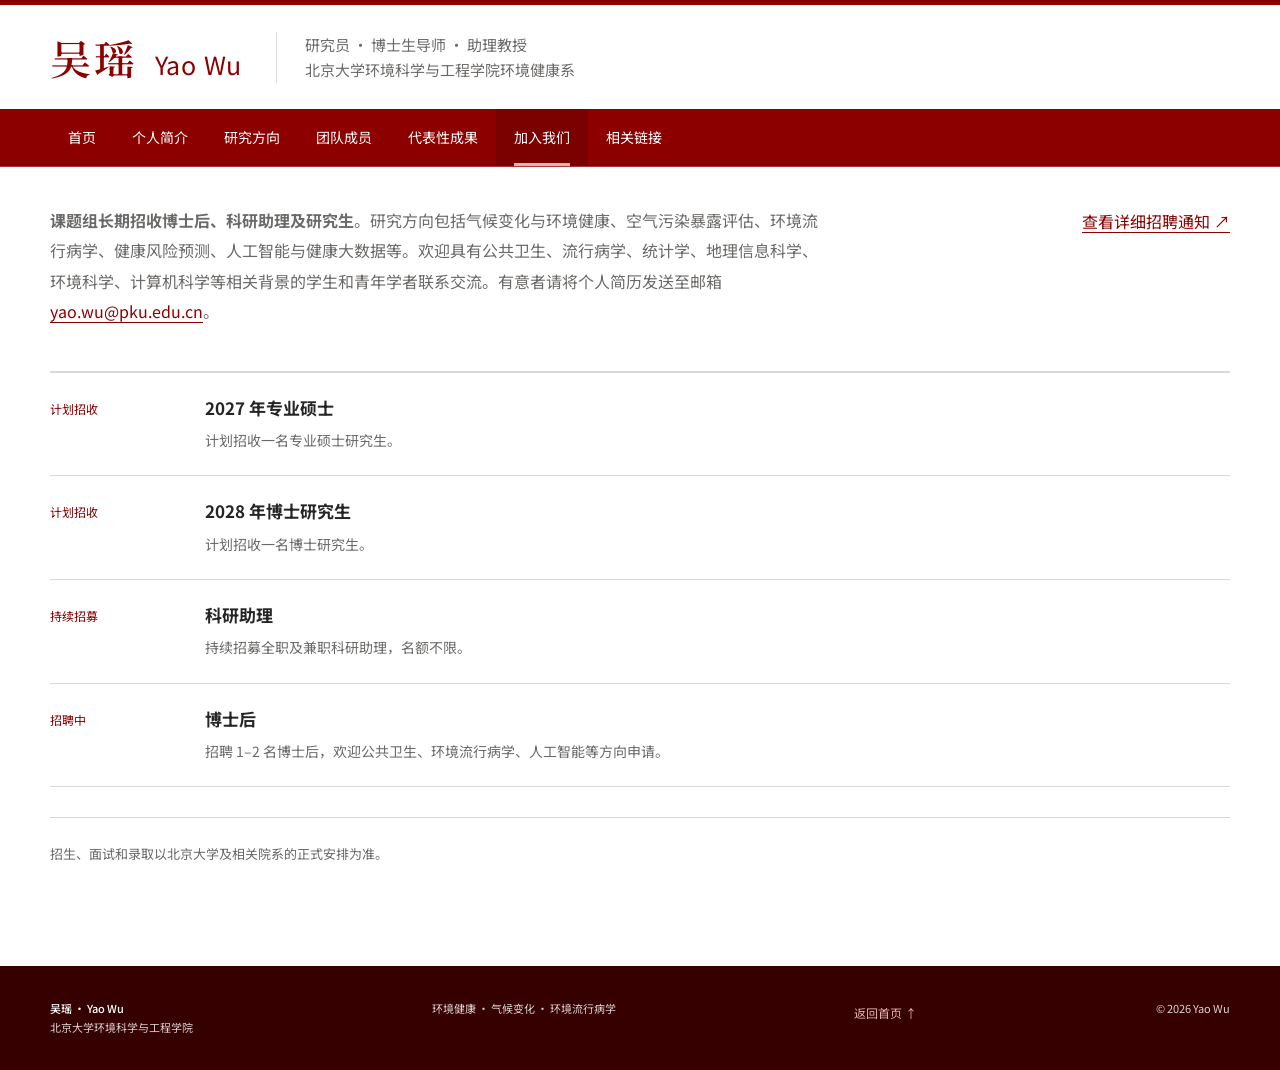
==== commit 4de60280: "更新博士后招聘方向" ====
--- a/join.html
+++ b/join.html
@@ -1,4 +1,4 @@
 <!doctype html>
-<html lang="zh-CN"><head><meta charset="utf-8"><meta name="viewport" content="width=device-width, initial-scale=1"><meta name="description" content="吴瑶研究团队招生与招聘信息。"><meta name="theme-color" content="#8c0000"><title>加入我们｜吴瑶</title><link rel="preconnect" href="https://fonts.googleapis.com"><link rel="preconnect" href="https://fonts.gstatic.com" crossorigin><link href="https://fonts.googleapis.com/css2?family=Noto+Sans+SC:wght@400;500;600;700&family=Noto+Serif+SC:wght@500;600;700&display=swap" rel="stylesheet"><link rel="stylesheet" href="css/style.css"></head>
+<html lang="zh-CN"><head><!-- Google tag (gtag.js) --><script async src="https://www.googletagmanager.com/gtag/js?id=G-WZ7FM16645"></script><script>window.dataLayer=window.dataLayer||[];function gtag(){dataLayer.push(arguments);}gtag('js',new Date());gtag('config','G-WZ7FM16645');</script><meta charset="utf-8"><meta name="viewport" content="width=device-width, initial-scale=1"><meta name="description" content="吴瑶研究团队招生与招聘信息。"><meta name="theme-color" content="#8c0000"><title>加入我们｜吴瑶</title><link rel="preconnect" href="https://fonts.googleapis.com"><link rel="preconnect" href="https://fonts.gstatic.com" crossorigin><link href="https://fonts.googleapis.com/css2?family=Noto+Sans+SC:wght@400;500;600;700&family=Noto+Serif+SC:wght@500;600;700&display=swap" rel="stylesheet"><link rel="stylesheet" href="css/style.css"></head>
 <body data-page="join"><a class="skip-link" href="#main-content">跳转到主要内容</a><header class="site-header"><div class="topbar"><div class="container identity-row"><a class="wordmark" href="index.html" aria-label="吴瑶首页"><span class="wordmark-cn">吴瑶</span><span class="wordmark-en">Yao Wu</span></a><div class="identity-meta"><p>研究员 · 博士生导师 · 助理教授</p><p>北京大学环境科学与工程学院环境健康系</p></div><a class="contact-link" href="mailto:yao.wu@pku.edu.cn">yao.wu@pku.edu.cn</a></div></div><nav class="main-nav" aria-label="主导航"><div class="container nav-inner"><button class="nav-toggle" type="button" aria-expanded="false" aria-controls="nav-menu"><span class="sr-only">打开导航菜单</span><span></span><span></span><span></span></button><div class="nav-menu" id="nav-menu"><a class="nav-link" data-page-link="home" href="index.html">首页</a><a class="nav-link" data-page-link="profile" href="profile.html">个人简介</a><a class="nav-link" data-page-link="research" href="research.html">研究方向</a><a class="nav-link" data-page-link="team" href="team.html">团队成员</a><a class="nav-link" data-page-link="publications" href="publications.html">代表性成果</a><a class="nav-link" data-page-link="join" href="join.html">加入我们</a><a class="nav-link" data-page-link="links" href="links.html">相关链接</a></div></div></nav></header>
-<main id="main-content" class="page-main join-page"><div class="container page-content"><div class="page-heading"><p><strong>课题组长期招收博士后、科研助理及研究生</strong>。研究方向包括气候变化与环境健康、空气污染暴露评估、环境流行病学、健康风险预测、人工智能与健康大数据等。欢迎具有公共卫生、流行病学、统计学、地理信息科学、环境科学、计算机科学等相关背景的学生和青年学者联系交流。有意者请将个人简历发送至邮箱 <a class="text-link" href="mailto:yao.wu@pku.edu.cn">yao.wu@pku.edu.cn</a>。</p><a class="text-link join-notice-link" href="https://mp.weixin.qq.com/s/1cE_3DFZ_aI_kYix45dg_A" target="_blank" rel="noopener noreferrer">查看详细招聘通知 ↗</a></div><div class="opportunities" aria-label="招收信息"><article class="opportunity"><span class="opportunity-status">计划招收</span><h2>2027 年专业硕士</h2><p>计划招收一名专业硕士研究生。</p></article><article class="opportunity"><span class="opportunity-status">计划招收</span><h2>2028 年博士研究生</h2><p>计划招收一名博士研究生。</p></article><article class="opportunity"><span class="opportunity-status">持续招募</span><h2>科研助理</h2><p>持续招募全职及兼职科研助理，名额不限。</p></article><article class="opportunity"><span class="opportunity-status">招聘中</span><h2>博士后</h2><p>招聘 1–2 名博士后，欢迎公共卫生、环境流行病学、动物实验、毒理学、人工智能等方向申请。</p></article></div><div class="join-footer"><p>招生、面试和录取以北京大学及相关院系的正式安排为准。</p></div></div></main><footer class="site-footer"><div class="container footer-inner"><p><strong>吴瑶 · Yao Wu</strong><br>北京大学环境科学与工程学院</p><p>环境健康 · 气候变化 · 环境流行病学</p><a class="footer-home-link" href="index.html">返回首页 ↑</a><p>© 2026 Yao Wu</p></div></footer><script src="js/main.js"></script></body></html>
+<main id="main-content" class="page-main join-page"><div class="container page-content"><div class="page-heading"><p><strong>课题组长期招收博士后、科研助理及研究生</strong>。研究方向包括气候变化与环境健康、空气污染暴露评估、环境流行病学、健康风险预测、人工智能与健康大数据等。欢迎具有公共卫生、流行病学、统计学、地理信息科学、环境科学、计算机科学等相关背景的学生和青年学者联系交流。有意者请将个人简历发送至邮箱 <a class="text-link" href="mailto:yao.wu@pku.edu.cn">yao.wu@pku.edu.cn</a>。</p><a class="text-link join-notice-link" href="https://mp.weixin.qq.com/s/1cE_3DFZ_aI_kYix45dg_A" target="_blank" rel="noopener noreferrer">查看详细招聘通知 ↗</a></div><div class="opportunities" aria-label="招收信息"><article class="opportunity"><span class="opportunity-status">计划招收</span><h2>2027 年专业硕士</h2><p>计划招收一名专业硕士研究生。</p></article><article class="opportunity"><span class="opportunity-status">计划招收</span><h2>2028 年博士研究生</h2><p>计划招收一名博士研究生。</p></article><article class="opportunity"><span class="opportunity-status">持续招募</span><h2>科研助理</h2><p>持续招募全职及兼职科研助理，名额不限。</p></article><article class="opportunity"><span class="opportunity-status">招聘中</span><h2>博士后</h2><p>招聘 1–2 名博士后，欢迎公共卫生、环境流行病学、人工智能等方向申请。</p></article></div><div class="join-footer"><p>招生、面试和录取以北京大学及相关院系的正式安排为准。</p></div></div></main><footer class="site-footer"><div class="container footer-inner"><p><strong>吴瑶 · Yao Wu</strong><br>北京大学环境科学与工程学院</p><p>环境健康 · 气候变化 · 环境流行病学</p><a class="footer-home-link" href="index.html">返回首页 ↑</a><p>© 2026 Yao Wu</p></div></footer><script src="js/main.js"></script></body></html>
--- a/css/style.css
+++ b/css/style.css
@@ -101,9 +101,13 @@
 .team-body { padding-top: 4px; }
 .members-list { border-top: 1px solid var(--line); }
 .member-empty { display: flex; gap: 24px; padding: 27px 0 26px; border-bottom: 1px solid var(--line); }
-.member-mark { flex: 0 0 auto; color: var(--red); font: 400 35px/1 Georgia, serif; }
+.member-year { flex: 0 0 58px; color: var(--red); font: 400 22px/1 Georgia, serif; letter-spacing: .02em; }
 .member-empty h3 { margin-bottom: 8px; color: var(--ink); font-size: 18px; }
 .member-empty p { max-width: 630px; margin-bottom: 0; color: var(--muted); font-size: 15px; }
+.member-label { color: var(--ink); font-weight: 600; }
+.member-links { display: flex; flex-wrap: wrap; gap: 8px 20px; margin-top: 14px; }
+.member-link { color: var(--red); font-size: 13px; text-decoration: none; border-bottom: 1px solid transparent; }
+.member-link:hover { border-bottom-color: var(--red); }
 .inline-cta { display: inline-flex; gap: 16px; margin-top: 28px; color: var(--red); font-size: 14px; text-decoration: none; border-bottom: 1px solid var(--red); }
 .inline-cta:hover { color: var(--red-dark); }
 
